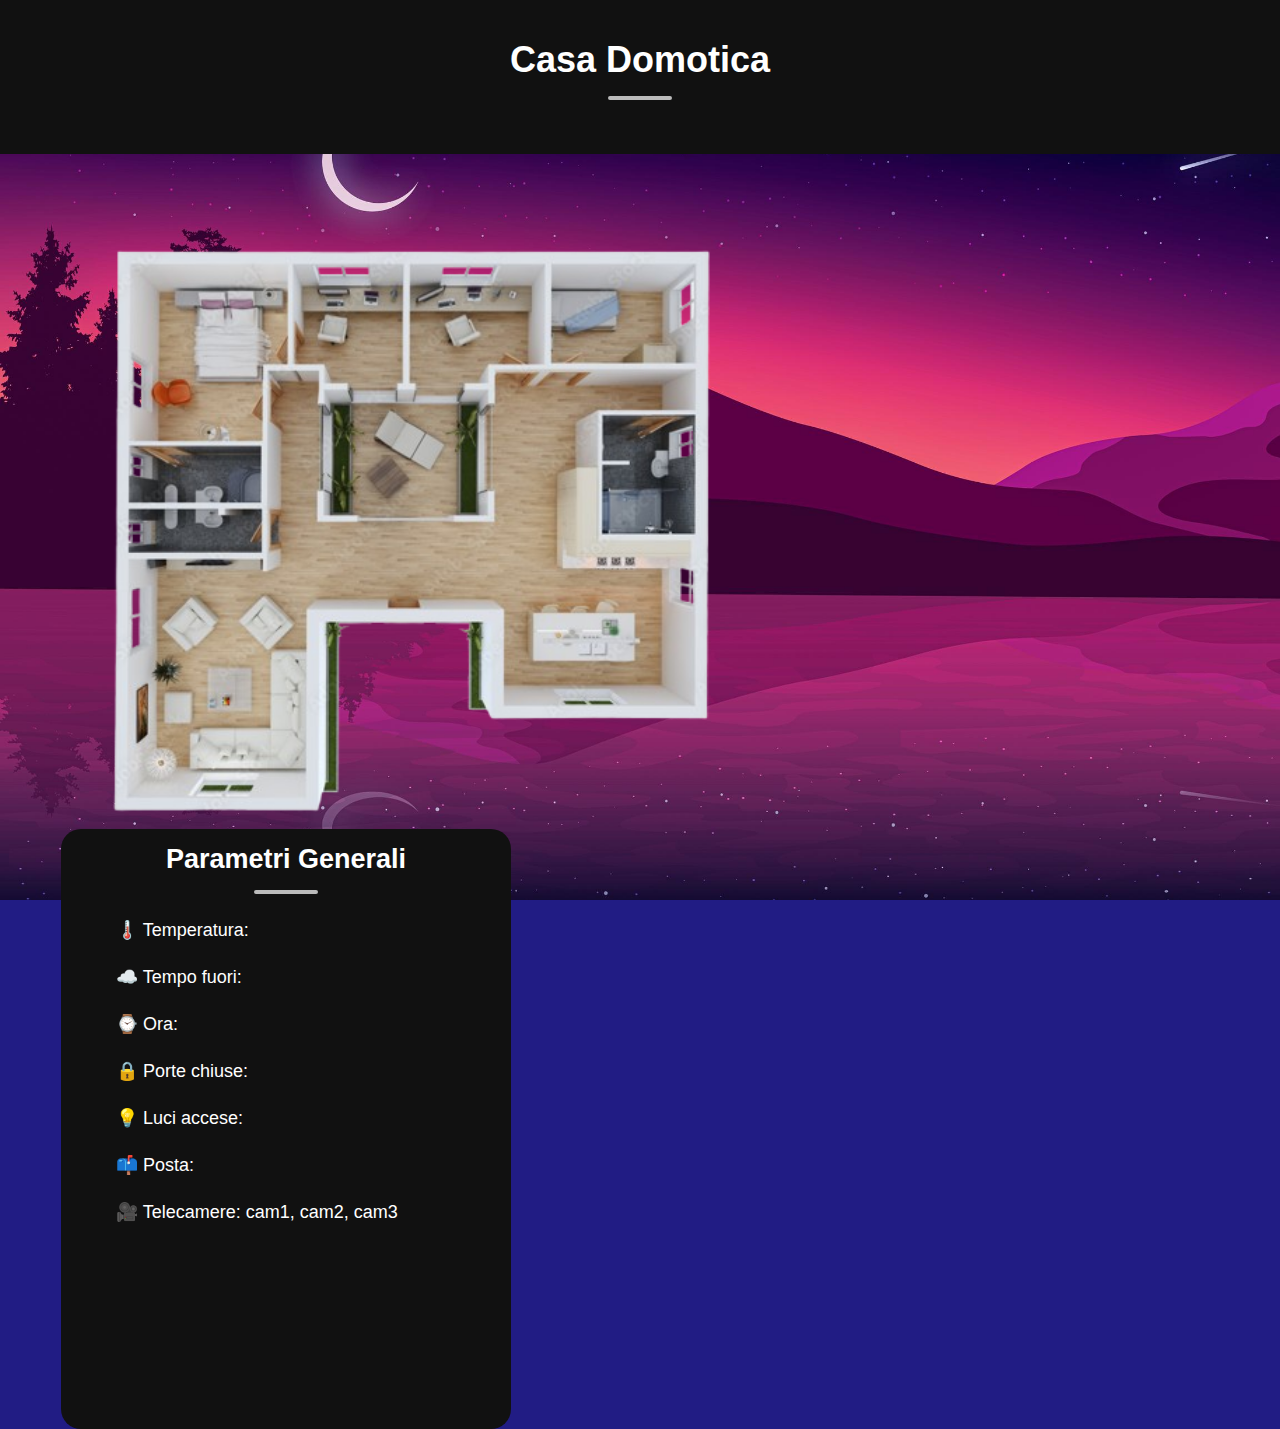
==== index.html @ 97a5237b "Home page adjusted" ====
<!DOCTYPE html>
<html lang="en">
<head>
    <meta charset="UTF-8">
    <meta name="viewport" content="width=device-width, initial-scale=1.0">
    <title>Casa </title>
    <meta name="author" content="Cociug Raul, Gabriel Madiotto">
    <meta name="description" content="Progetto su una casa domotica, con interfaccia e la rete di quest'ultima. Questo progetto è l'insieme le conoscenze di Cisco Packet Tracer, HTML, CSS e JavaScript (con l'uilizzo anche di ThreeJS).">
    <meta name="keywords" content="HTML, CSS, JavaScript, ThreeJS, Cisco Packet Tracer, Casa Domotica">
    <link rel="stylesheet" href="style.css">
    <link rel="icon" href="favicon.ico" type="image/x-icon">
</head>
<body class="evening">
    <header>
        <div class="titolo">
            <h1>Casa Domotica<hr></h1>
        </div>
    </header>
    <main>
        <div class="casa">
            <img src="img/casa dall'alto.png" alt="Casa dall'alto" usemap="#house" id="casa-img">

            <map name="house">
                <area target="_blank" class="shape" id="Camera" title="Camera Matrimoniale" href="Stanze/matrimoniale.html" coords="52,48,171,183" shape="rect">
                <area target="_blank" class="shape" id="Bagno" title="Bagno" href="Stanze/bagnoMat.html" coords="55,184,152,224" shape="rect">
                <area target="_blank" class="shape" id="Bagno" title="Bagno" href="Stanze/bagno.html" coords="56,227,156,264" shape="rect">
                <area target="_blank" class="shape" id="Soggiorno" title="Soggiorno" href="Stanze/soggiorno.html" coords="56,265,182,432" shape="rect">
                <area target="_blank" class="shape" id="Ufficio" title="Ufficio" href="Stanze/studio1.html" coords="174,53,251,143" shape="rect">
                <area target="_blank" class="shape" id="Ufficio" title="Ufficio" href="Stanze/studio2.html" coords="257,55,351,148" shape="rect">
                <area target="_blank" class="shape" id="Relax" title="Relax" href="Stanze/relax.html" coords="197,150,305,233" shape="rect">
                <area target="_blank" class="shape" id="Camera da letto" title="Camera da letto" href="Stanze/camera.html" coords="358,54,456,138" shape="rect">
                <area target="_blank" class="shape" id="Bagno" title="Bagno" href="Stanze/bagno.html" coords="388,161,463,251" shape="rect">
                <area target="_blank" class="shape" id="Cucina" title="Cucina" href="Stanze/cucina.html" coords="461,370,321,255" shape="rect">
            </map>
        </div>

        <div class="div-param">
            <div class="parameters">
                <h2>Parametri Generali</h2>
                <hr>
                <ul>
                    <li id="temp">🌡️ Temperatura: </li>
                    <li id="weather">☁️ Tempo fuori: </li>
                    <li id="ora">⌚ Ora: </li>
                    <li id="porte">🔒 Porte chiuse: </li>
                    <li id="luci">💡 Luci accese: </li>
                    <li id="posta">📫 Posta: </li>
                    <li id="telecamere">🎥 Telecamere: cam1, cam2, cam3</li>
                </ul>
            </div>
        </div>
    </main>
    <script src="sheet.js"></script>
</body>
</html>
---- style.css ----
html {
    cursor: url(''), auto;
    scrollbar-width: none;
    scroll-behavior: smooth;
}

.morning {
    background-image: url(img/morning.jpg);
    --bg-body: #85e1ff;

    --bg-titolo: #333;
    --color-titolo: #fff;
    --color-hr-titolo: #fff;

    --bg-parameters: var(--bg-titolo);
    --color-parameters: #fff;
    --color-hr-parameters: ;

    --bg-select: #F5ECE0;
    --color-select: #222;
}
.sunset {
    background-image: url(img/sunset.jpg);

    --bg-titolo: #333;
    --color-titolo: #fff;
    --color-hr-titolo: #fff;

    --bg-parameters: var(--bg-titolo);
    --color-parameters: #fff;
    --color-hr-parameters: ;

    --bg-select: #F5ECE0;
    --color-select: #222;
}
.evening {
    background-image: url(img/evening.jpg);
    --bg-body: #211C84;

    --bg-titolo: #111;
    --color-titolo: #FFF;
    --color-hr-titolo: #BBB;

    --bg-parameters: var(--bg-titolo);
    --color-parameters: #fff;
    --color-hr-parameters: ;

    --bg-select: #F5ECE0;
    --color-select: #222;
}
body {
    height: 100vh;
    margin: 0;
    font-size: 18px;
    font-family: Arial, Helvetica, sans-serif;
    background-color: var(--bg-body);
    background-repeat: no-repeat;
    background-size: cover;
}


* {
    margin: 0;
}
*::selection {
    background-color: var(--bg-select);
    color: var(--color-select);
}


.titolo {
    background-color: var(--bg-titolo);
    color: var(--color-titolo);
    height: 17.1dvh;
    min-height: 80px;
    box-sizing: border-box;
    display: grid;
    justify-content: center;
    align-content: center;
}
hr {
    width: 60px;
    border: 2px solid var(--color-hr-titolo);
    border-radius: 20px;
    margin: 15px auto;
}


main {
    height: 66.4dvh;
    display: flex;
    flex-wrap: wrap;
    justify-items: center;
    align-items: center;
    padding: 75px 50px;
}
.casa {
    width: 60%;
    min-width: 720px;
    height: 600px;
    display: grid;
    justify-content: center;
    align-content: center;
}
img#casa-img {
    transform: scale(1.4);
}
.div-param {
    display: grid;
    justify-content: center;
    align-content: center;
    width: 40%;
    height: 600px;
    color: var(--color-parameters);
}
.parameters {
    background-color: var(--bg-parameters);
    border-radius: 20px;
    padding: 15px;
    box-sizing: border-box;
    width: 450px;
    height: 600px;
}
.parameters h2 {
    text-align: center;
}
.parameters li {
    list-style-type: none;
    margin: 25px 0;
}
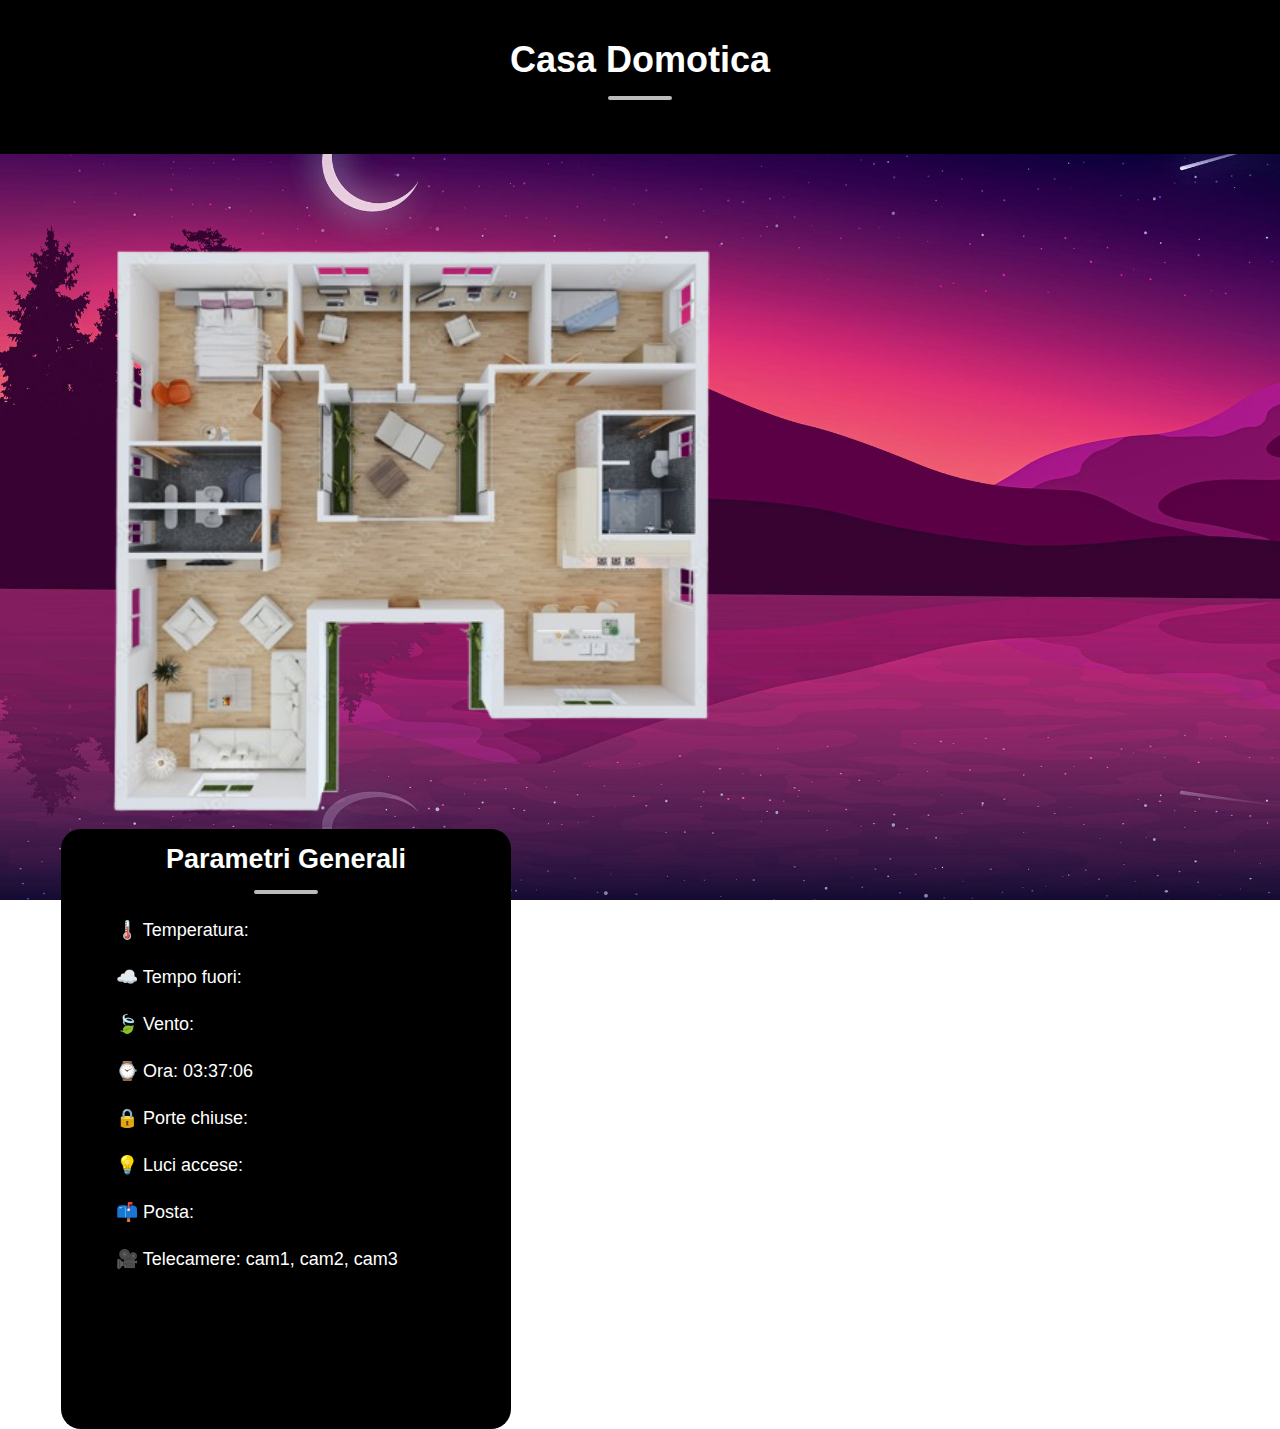
==== commit 7c9a3f94: "Parameters Adjusted" ====
--- a/index.html
+++ b/index.html
@@ -3,14 +3,14 @@
 <head>
     <meta charset="UTF-8">
     <meta name="viewport" content="width=device-width, initial-scale=1.0">
-    <title>Casa </title>
+    <title>Casa Domotica</title>
     <meta name="author" content="Cociug Raul, Gabriel Madiotto">
     <meta name="description" content="Progetto su una casa domotica, con interfaccia e la rete di quest'ultima. Questo progetto è l'insieme le conoscenze di Cisco Packet Tracer, HTML, CSS e JavaScript (con l'uilizzo anche di ThreeJS).">
     <meta name="keywords" content="HTML, CSS, JavaScript, ThreeJS, Cisco Packet Tracer, Casa Domotica">
     <link rel="stylesheet" href="style.css">
     <link rel="icon" href="favicon.ico" type="image/x-icon">
 </head>
-<body class="evening">
+<body class="morning">
     <header>
         <div class="titolo">
             <h1>Casa Domotica<hr></h1>
@@ -41,7 +41,8 @@
                 <ul>
                     <li id="temp">🌡️ Temperatura: </li>
                     <li id="weather">☁️ Tempo fuori: </li>
-                    <li id="ora">⌚ Ora: </li>
+                    <li id="vento">🍃 Vento: </li>
+                    <li id="date">⌚ Ora: </li>
                     <li id="porte">🔒 Porte chiuse: </li>
                     <li id="luci">💡 Luci accese: </li>
                     <li id="posta">📫 Posta: </li>
--- a/style.css
+++ b/style.css
@@ -6,7 +6,7 @@
 
 .morning {
     background-image: url(img/morning.jpg);
-    --bg-body: #85e1ff;
+    /*--bg-body: #85e1ff;*/
 
     --bg-titolo: #333;
     --color-titolo: #fff;
@@ -35,9 +35,9 @@
 }
 .evening {
     background-image: url(img/evening.jpg);
-    --bg-body: #211C84;
+    /*--bg-body: #211C84;*/
 
-    --bg-titolo: #111;
+    --bg-titolo: #000;
     --color-titolo: #FFF;
     --color-hr-titolo: #BBB;
 
@@ -104,6 +104,8 @@
 }
 img#casa-img {
     transform: scale(1.4);
+    user-select: none;
+    -webkit-user-drag: none;
 }
 .div-param {
     display: grid;
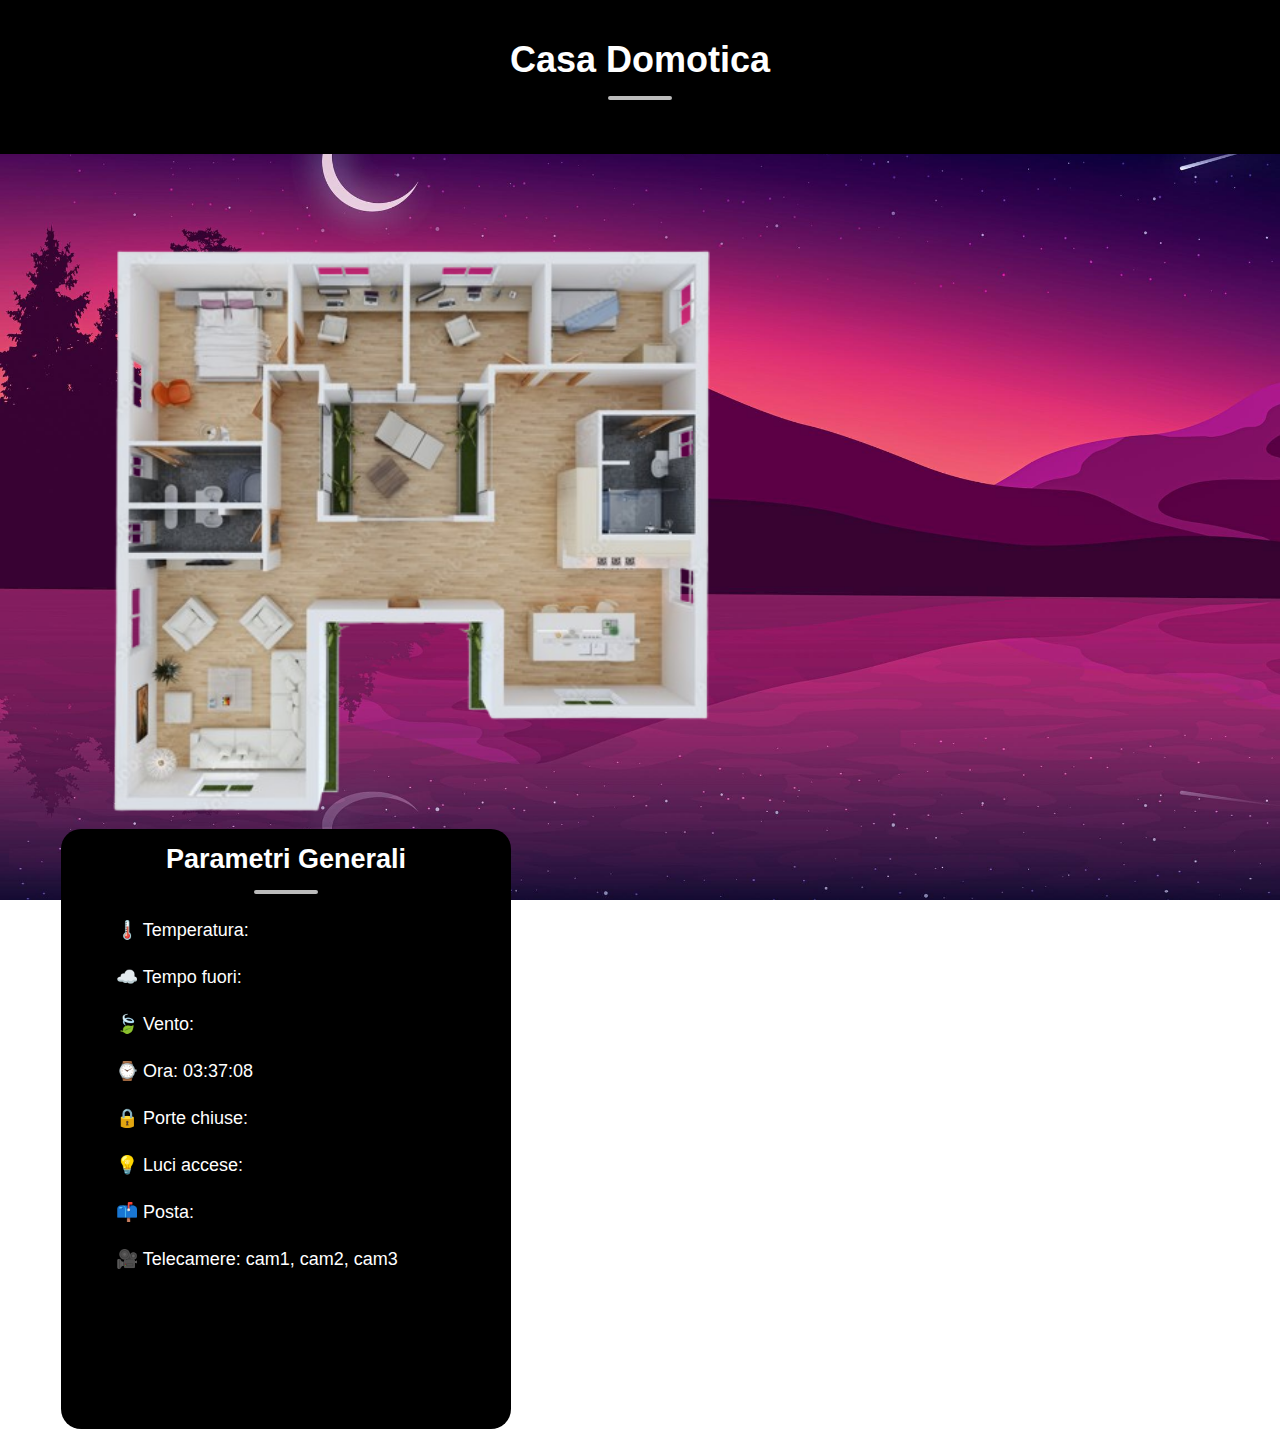
==== commit 7297c67b: "Add files via upload" ====
--- a/index.html
+++ b/index.html
@@ -22,14 +22,14 @@
 
             <map name="house">
                 <area target="_blank" class="shape" id="Camera" title="Camera Matrimoniale" href="Stanze/matrimoniale.html" coords="52,48,171,183" shape="rect">
-                <area target="_blank" class="shape" id="Bagno" title="Bagno" href="Stanze/bagnoMat.html" coords="55,184,152,224" shape="rect">
+                <area target="_blank" class="shape" id="Bagno Mat" title="Bagno Matrimoniale" href="Stanze/bagno matrimoniale.html" coords="55,184,152,224" shape="rect">
                 <area target="_blank" class="shape" id="Bagno" title="Bagno" href="Stanze/bagno.html" coords="56,227,156,264" shape="rect">
                 <area target="_blank" class="shape" id="Soggiorno" title="Soggiorno" href="Stanze/soggiorno.html" coords="56,265,182,432" shape="rect">
-                <area target="_blank" class="shape" id="Ufficio" title="Ufficio" href="Stanze/studio1.html" coords="174,53,251,143" shape="rect">
-                <area target="_blank" class="shape" id="Ufficio" title="Ufficio" href="Stanze/studio2.html" coords="257,55,351,148" shape="rect">
+                <area target="_blank" class="shape" id="Studio 1" title="Studio 1" href="Stanze/studio1.html" coords="174,53,251,143" shape="rect">
+                <area target="_blank" class="shape" id="Studio 2" title="Studio 2" href="Stanze/studio2.html" coords="257,55,351,148" shape="rect">
                 <area target="_blank" class="shape" id="Relax" title="Relax" href="Stanze/relax.html" coords="197,150,305,233" shape="rect">
                 <area target="_blank" class="shape" id="Camera da letto" title="Camera da letto" href="Stanze/camera.html" coords="358,54,456,138" shape="rect">
-                <area target="_blank" class="shape" id="Bagno" title="Bagno" href="Stanze/bagno.html" coords="388,161,463,251" shape="rect">
+                <area target="_blank" class="shape" id="Bagno Grande" title="Bagno Grande" href="Stanze/bagno grande.html" coords="388,161,463,251" shape="rect">
                 <area target="_blank" class="shape" id="Cucina" title="Cucina" href="Stanze/cucina.html" coords="461,370,321,255" shape="rect">
             </map>
         </div>
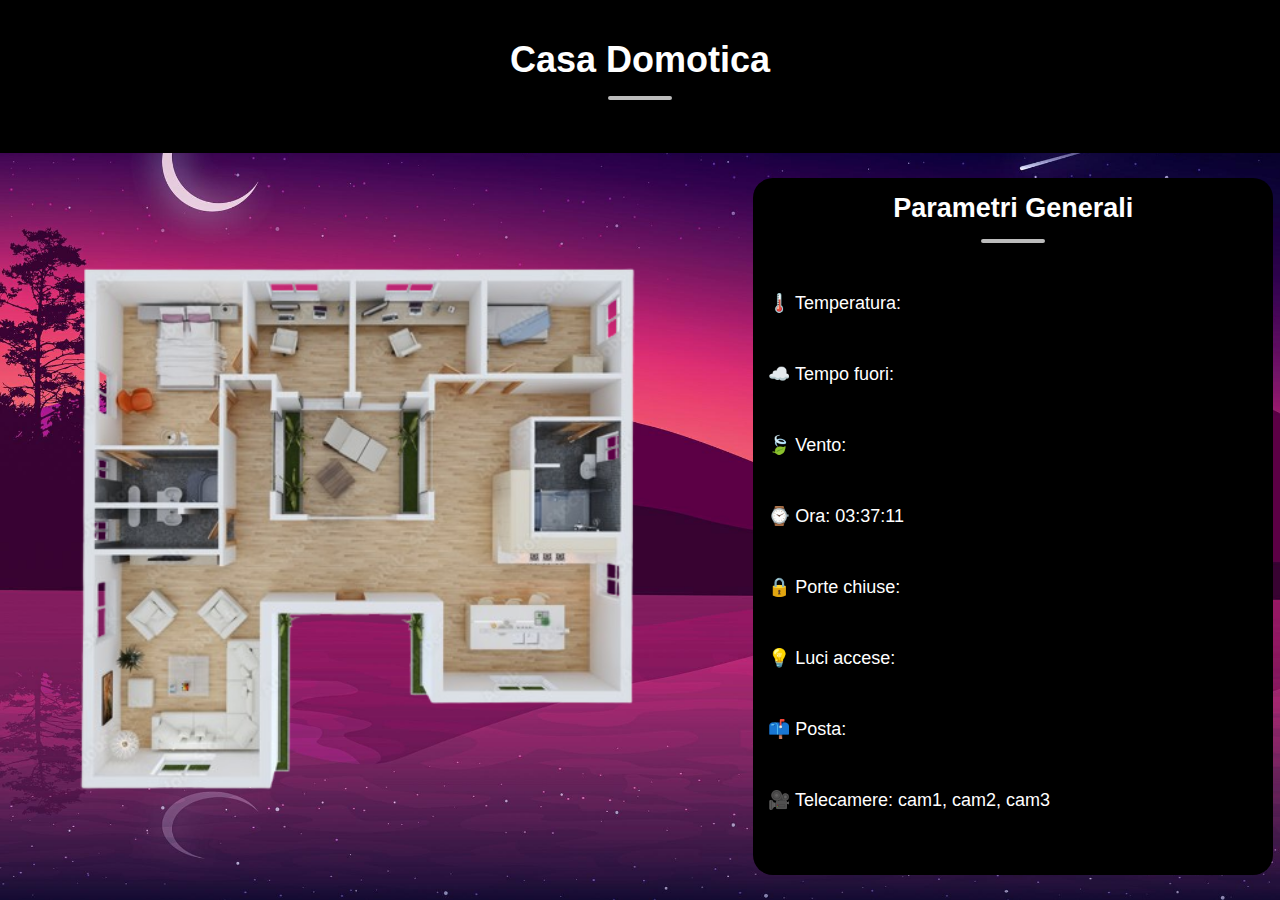
==== commit c7c3b6dd: "layout and css adjusted" ====
--- a/index.html
+++ b/index.html
@@ -1,56 +1,54 @@
 <!DOCTYPE html>
-<html lang="en">
+<html lang="it">
 <head>
     <meta charset="UTF-8">
     <meta name="viewport" content="width=device-width, initial-scale=1.0">
-    <title>Casa Domotica</title>
     <meta name="author" content="Cociug Raul, Gabriel Madiotto">
     <meta name="description" content="Progetto su una casa domotica, con interfaccia e la rete di quest'ultima. Questo progetto è l'insieme le conoscenze di Cisco Packet Tracer, HTML, CSS e JavaScript (con l'uilizzo anche di ThreeJS).">
     <meta name="keywords" content="HTML, CSS, JavaScript, ThreeJS, Cisco Packet Tracer, Casa Domotica">
+    <title>Casa Domotica</title>
+    <meta http-equiv="refresh" content="40">
+    <base href="index.html">
+
     <link rel="stylesheet" href="style.css">
     <link rel="icon" href="favicon.ico" type="image/x-icon">
 </head>
 <body class="morning">
-    <header>
-        <div class="titolo">
+        <header>
             <h1>Casa Domotica<hr></h1>
-        </div>
-    </header>
+        </header>
     <main>
-        <div class="casa">
-            <img src="img/casa dall'alto.png" alt="Casa dall'alto" usemap="#house" id="casa-img">
+        <img src="img/casa dall'alto.png" alt="Casa dall'alto" usemap="#house" id="casa-img">
 
-            <map name="house">
-                <area target="_blank" class="shape" id="Camera" title="Camera Matrimoniale" href="Stanze/matrimoniale.html" coords="52,48,171,183" shape="rect">
-                <area target="_blank" class="shape" id="Bagno Mat" title="Bagno Matrimoniale" href="Stanze/bagno matrimoniale.html" coords="55,184,152,224" shape="rect">
-                <area target="_blank" class="shape" id="Bagno" title="Bagno" href="Stanze/bagno.html" coords="56,227,156,264" shape="rect">
-                <area target="_blank" class="shape" id="Soggiorno" title="Soggiorno" href="Stanze/soggiorno.html" coords="56,265,182,432" shape="rect">
-                <area target="_blank" class="shape" id="Studio 1" title="Studio 1" href="Stanze/studio1.html" coords="174,53,251,143" shape="rect">
-                <area target="_blank" class="shape" id="Studio 2" title="Studio 2" href="Stanze/studio2.html" coords="257,55,351,148" shape="rect">
-                <area target="_blank" class="shape" id="Relax" title="Relax" href="Stanze/relax.html" coords="197,150,305,233" shape="rect">
-                <area target="_blank" class="shape" id="Camera da letto" title="Camera da letto" href="Stanze/camera.html" coords="358,54,456,138" shape="rect">
-                <area target="_blank" class="shape" id="Bagno Grande" title="Bagno Grande" href="Stanze/bagno grande.html" coords="388,161,463,251" shape="rect">
-                <area target="_blank" class="shape" id="Cucina" title="Cucina" href="Stanze/cucina.html" coords="461,370,321,255" shape="rect">
-            </map>
-        </div>
-
-        <div class="div-param">
-            <div class="parameters">
-                <h2>Parametri Generali</h2>
-                <hr>
-                <ul>
-                    <li id="temp">🌡️ Temperatura: </li>
-                    <li id="weather">☁️ Tempo fuori: </li>
-                    <li id="vento">🍃 Vento: </li>
-                    <li id="date">⌚ Ora: </li>
-                    <li id="porte">🔒 Porte chiuse: </li>
-                    <li id="luci">💡 Luci accese: </li>
-                    <li id="posta">📫 Posta: </li>
-                    <li id="telecamere">🎥 Telecamere: cam1, cam2, cam3</li>
-                </ul>
-            </div>
+        <div class="parameters">
+            <h2>Parametri Generali</h2>
+            <hr>
+            <ul>
+                <li id="temp">🌡️ Temperatura: </li>
+                <li id="weather">☁️ Tempo fuori: </li>
+                <li id="vento">🍃 Vento: </li>
+                <li id="date">⌚ Ora: </li>
+                <li id="porte">🔒 Porte chiuse: </li>
+                <li id="luci">💡 Luci accese: </li>
+                <li id="posta">📫 Posta: </li>
+                <li id="telecamere">🎥 Telecamere: cam1, cam2, cam3</li>
+            </ul>
         </div>
     </main>
+    
+    <map name="house">
+        <area class="shape" id="Camera" title="Camera Matrimoniale" href="Stanze/matrimoniale.html" coords="52,48,171,183" shape="rect">
+        <area class="shape" id="Bagno Mat" title="Bagno Matrimoniale" href="Stanze/bagno matrimoniale.html" coords="55,184,152,224" shape="rect">
+        <area class="shape" id="Bagno" title="Bagno" href="Stanze/bagno.html" coords="56,227,156,264" shape="rect">
+        <area class="shape" id="Soggiorno" title="Soggiorno" href="Stanze/soggiorno.html" coords="56,265,182,432" shape="rect">
+        <area class="shape" id="Studio 1" title="Studio 1" href="Stanze/studio1.html" coords="174,53,251,143" shape="rect">
+        <area class="shape" id="Studio 2" title="Studio 2" href="Stanze/studio2.html" coords="257,55,351,148" shape="rect">
+        <area class="shape" id="Relax" title="Relax" href="Stanze/relax.html" coords="197,150,305,233" shape="rect">
+        <area class="shape" id="Camera da letto" title="Camera da letto" href="Stanze/camera.html" coords="358,54,456,138" shape="rect">
+        <area class="shape" id="Bagno Grande" title="Bagno Grande" href="Stanze/bagno grande.html" coords="388,161,463,251" shape="rect">
+        <area class="shape" id="Cucina" title="Cucina" href="Stanze/cucina.html" coords="461,370,321,255" shape="rect">
+    </map>
+
     <script src="sheet.js"></script>
 </body>
 </html>--- a/style.css
+++ b/style.css
@@ -1,9 +1,42 @@
+@media screen and (max-width: 768px) {
+    main {
+        padding: 50px 0 !important;
+        justify-content: center;
+    }
+}
+@media screen and (max-width: 992px) {  /* Phones */
+    
+}
+@media screen and (max-width: 1200px) { /* Tablets */
+    
+}
+@media screen and (max-width: 1400px) {
+    
+}
+@media screen and (min-width: 1401px) {
+    
+}
+
+
+
 html {
-    cursor: url(''), auto;
+    cursor: url('img/cursor.cur'), auto;
     scrollbar-width: none;
     scroll-behavior: smooth;
 }
 
+/* TUTTI GLI ELEMENTI */
+* {
+    margin: 0;
+    padding: 0;
+}
+/* SELEZIONE PERSONALIZZATA */
+*::selection {
+    background-color: var(--bg-select);
+    color: var(--color-select);
+}
+
+/* CLASSI PER IL BODY (STYLE DINAMICO) */
 .morning {
     background-image: url(img/morning.jpg);
     /*--bg-body: #85e1ff;*/
@@ -49,30 +82,22 @@
     --color-select: #222;
 }
 body {
-    height: 100vh;
     margin: 0;
     font-size: 18px;
     font-family: Arial, Helvetica, sans-serif;
     background-color: var(--bg-body);
-    background-repeat: no-repeat;
     background-size: cover;
+    background-attachment: fixed;
+    background-position: center;
 }
+/* FINE BODY DINAMICO */
 
-
-* {
-    margin: 0;
-}
-*::selection {
-    background-color: var(--bg-select);
-    color: var(--color-select);
-}
-
-
-.titolo {
+/* HEADER */
+header {
     background-color: var(--bg-titolo);
     color: var(--color-titolo);
-    height: 17.1dvh;
-    min-height: 80px;
+    height: 17vh;
+    min-height: 100px;
     box-sizing: border-box;
     display: grid;
     justify-content: center;
@@ -85,48 +110,44 @@
     margin: 15px auto;
 }
 
-
+/* DIV CASA E CARTA PER PARAMETRI */
 main {
-    height: 66.4dvh;
-    display: flex;
-    flex-wrap: wrap;
+    height: fit-content;
+    min-height: 83vh;
+    display: grid;
+    grid-template-columns: 2fr 1.5fr;       /* AGGIUNGERE MEDIA PER METTERE SOLO UNA COLONNA DOPO UN CERTO PUNTO*/
     justify-items: center;
     align-items: center;
-    padding: 75px 50px;
+    gap: 35px;
+    box-sizing: border-box;
 }
-.casa {
-    width: 60%;
-    min-width: 720px;
-    height: 600px;
-    display: grid;
-    justify-content: center;
-    align-content: center;
-}
+
+/* CASA */
 img#casa-img {
-    transform: scale(1.4);
+    transform: scale(1.3);
     user-select: none;
     -webkit-user-drag: none;
 }
-.div-param {
-    display: grid;
-    justify-content: center;
-    align-content: center;
-    width: 40%;
-    height: 600px;
-    color: var(--color-parameters);
+area {
+    cursor: url('img/pointer.cur'), auto;
 }
+/* FINE CASA */
+
+/* DIV PARAMETRI */
 .parameters {
-    background-color: var(--bg-parameters);
+    width: 100%;
+    max-width: 520px;
+    min-width: 300px;
     border-radius: 20px;
     padding: 15px;
+    background-color: var(--bg-parameters);
+    color: var(--color-parameters);
     box-sizing: border-box;
-    width: 450px;
-    height: 600px;
 }
 .parameters h2 {
     text-align: center;
 }
 .parameters li {
     list-style-type: none;
-    margin: 25px 0;
+    margin: 10% 0;
 }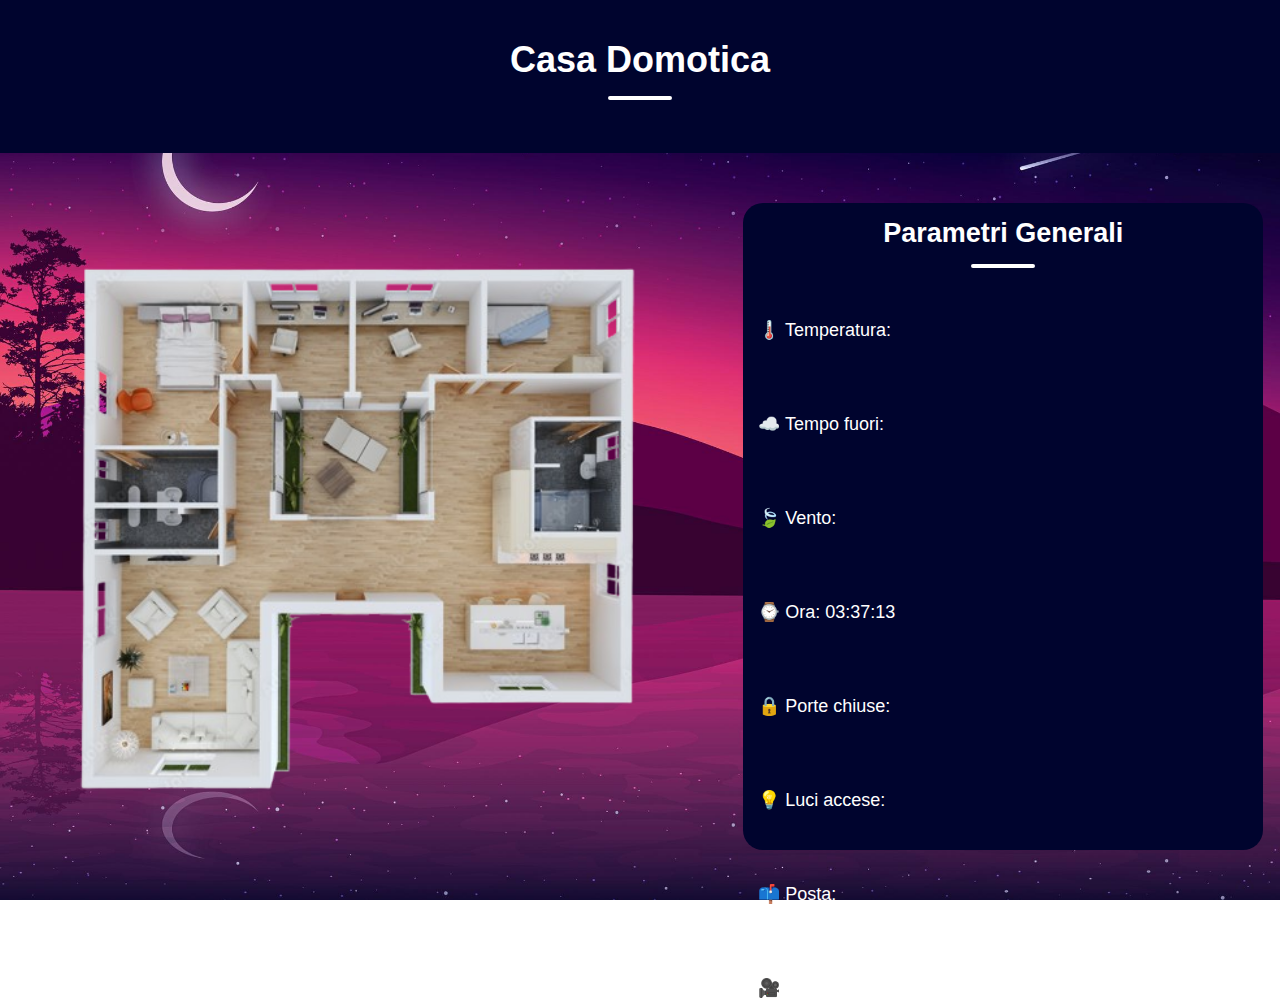
==== commit d664a387: "Add files via upload" ====
--- a/index.html
+++ b/index.html
@@ -13,6 +13,7 @@
     <link rel="stylesheet" href="style.css">
     <link rel="icon" href="favicon.ico" type="image/x-icon">
 </head>
+
 <body class="morning">
         <header>
             <h1>Casa Domotica<hr></h1>
@@ -27,7 +28,7 @@
                 <li id="temp">🌡️ Temperatura: </li>
                 <li id="weather">☁️ Tempo fuori: </li>
                 <li id="vento">🍃 Vento: </li>
-                <li id="date">⌚ Ora: </li>
+                <li>⌚ Ora: <span id="date"></span></li>
                 <li id="porte">🔒 Porte chiuse: </li>
                 <li id="luci">💡 Luci accese: </li>
                 <li id="posta">📫 Posta: </li>
--- a/style.css
+++ b/style.css
@@ -1,24 +1,3 @@
-@media screen and (max-width: 768px) {
-    main {
-        padding: 50px 0 !important;
-        justify-content: center;
-    }
-}
-@media screen and (max-width: 992px) {  /* Phones */
-    
-}
-@media screen and (max-width: 1200px) { /* Tablets */
-    
-}
-@media screen and (max-width: 1400px) {
-    
-}
-@media screen and (min-width: 1401px) {
-    
-}
-
-
-
 html {
     cursor: url('img/cursor.cur'), auto;
     scrollbar-width: none;
@@ -70,9 +49,9 @@
     background-image: url(img/evening.jpg);
     /*--bg-body: #211C84;*/
 
-    --bg-titolo: #000;
+    --bg-titolo: #00042e;
     --color-titolo: #FFF;
-    --color-hr-titolo: #BBB;
+    --color-hr-titolo: #FFF;
 
     --bg-parameters: var(--bg-titolo);
     --color-parameters: #fff;
@@ -112,13 +91,13 @@
 
 /* DIV CASA E CARTA PER PARAMETRI */
 main {
-    height: fit-content;
-    min-height: 83vh;
+    height: 83vh;
     display: grid;
     grid-template-columns: 2fr 1.5fr;       /* AGGIUNGERE MEDIA PER METTERE SOLO UNA COLONNA DOPO UN CERTO PUNTO*/
     justify-items: center;
     align-items: center;
     gap: 35px;
+    padding: 50px 0;
     box-sizing: border-box;
 }
 
@@ -138,8 +117,11 @@
     width: 100%;
     max-width: 520px;
     min-width: 300px;
+    height: 100%;
+    min-height: 400px;
     border-radius: 20px;
     padding: 15px;
+    margin-right: 20px;
     background-color: var(--bg-parameters);
     color: var(--color-parameters);
     box-sizing: border-box;
@@ -147,7 +129,45 @@
 .parameters h2 {
     text-align: center;
 }
+.parameters ul {
+    display: grid;
+    max-height: 20px;
+}
 .parameters li {
     list-style-type: none;
-    margin: 10% 0;
+    margin: 4vh 0;
+}
+
+@media screen and (max-width: 580px) {
+    img#casa-img {
+        transform: scale(0.8);
+    }
+}
+@media screen and (max-width: 768px) {
+    img#casa-img {
+        transform: scale(1.1);
+    }
+}
+@media screen and (max-width: 1050px) { /* Tablets */
+    main {
+        grid-template-columns: 1fr;
+        gap: 60px;
+    }
+    .parameters {
+        margin: 0;
+    }
+}
+@media screen and (max-height: 800px) {
+    img#casa-img {
+        transform: scale(1.1);
+    }
+}
+@media screen and (max-width: 1200px) { /* Tablets */
+    
+}
+@media screen and (max-width: 1400px) {
+    
+}
+@media screen and (min-width: 1401px) {
+    
 }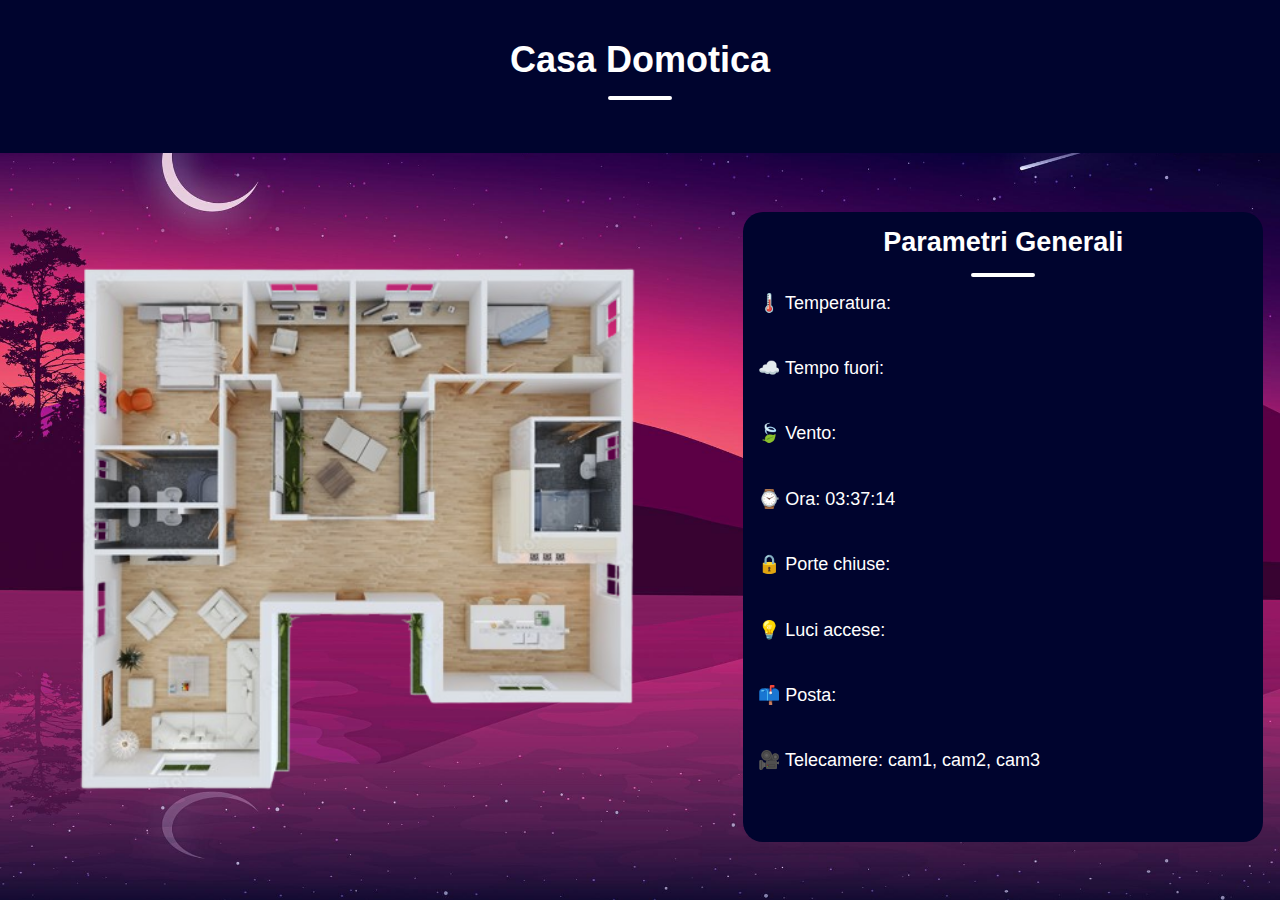
==== commit ceebe03d: "Add files via upload" ====
--- a/index.html
+++ b/index.html
@@ -15,9 +15,9 @@
 </head>
 
 <body class="morning">
-        <header>
-            <h1>Casa Domotica<hr></h1>
-        </header>
+    <header>
+        <h1>Casa Domotica<hr></h1>
+    </header>
     <main>
         <img src="img/casa dall'alto.png" alt="Casa dall'alto" usemap="#house" id="casa-img">
 
--- a/style.css
+++ b/style.css
@@ -27,6 +27,11 @@
     --bg-parameters: var(--bg-titolo);
     --color-parameters: #fff;
     --color-hr-parameters: ;
+
+    --bg-btn: #666;
+    --color-btn: #fff;
+    --bg-btn-reverse: #fff;
+    --color-btn-reverse: #000;
 
     --bg-select: #F5ECE0;
     --color-select: #222;
@@ -91,7 +96,8 @@
 
 /* DIV CASA E CARTA PER PARAMETRI */
 main {
-    height: 83vh;
+    height: fit-content;
+    min-height: 83dvh;
     display: grid;
     grid-template-columns: 2fr 1.5fr;       /* AGGIUNGERE MEDIA PER METTERE SOLO UNA COLONNA DOPO UN CERTO PUNTO*/
     justify-items: center;
@@ -116,8 +122,8 @@
 .parameters {
     width: 100%;
     max-width: 520px;
-    min-width: 300px;
-    height: 100%;
+    min-width: 370px;
+    height: 70vh;
     min-height: 400px;
     border-radius: 20px;
     padding: 15px;
@@ -130,13 +136,32 @@
     text-align: center;
 }
 .parameters ul {
-    display: grid;
-    max-height: 20px;
+    list-style-type: none;
+    display: flex;
+    justify-content: space-between;
+    flex-direction: column;
+    flex-grow: 1;
+    height: 80%;
+    box-sizing: border-box;
 }
-.parameters li {
-    list-style-type: none;
-    margin: 4vh 0;
+.parameters #btn {
+    text-decoration: none;
+    user-select: none;
+    border-width: 0;
+    border-radius: 7px;
+    background-color: var(--bg-btn);
+    color: var(--color-btn);
+    padding: 4px;
+    width: 135px;
+    margin: 0 auto;
+    transition: ease-out 0.3s;
 }
+#btn:hover {
+    background-color: var(--bg-btn-reverse);
+    color: var(--color-btn-reverse);
+    box-shadow: 6px 6px 10px #000;
+}
+
 
 @media screen and (max-width: 580px) {
     img#casa-img {
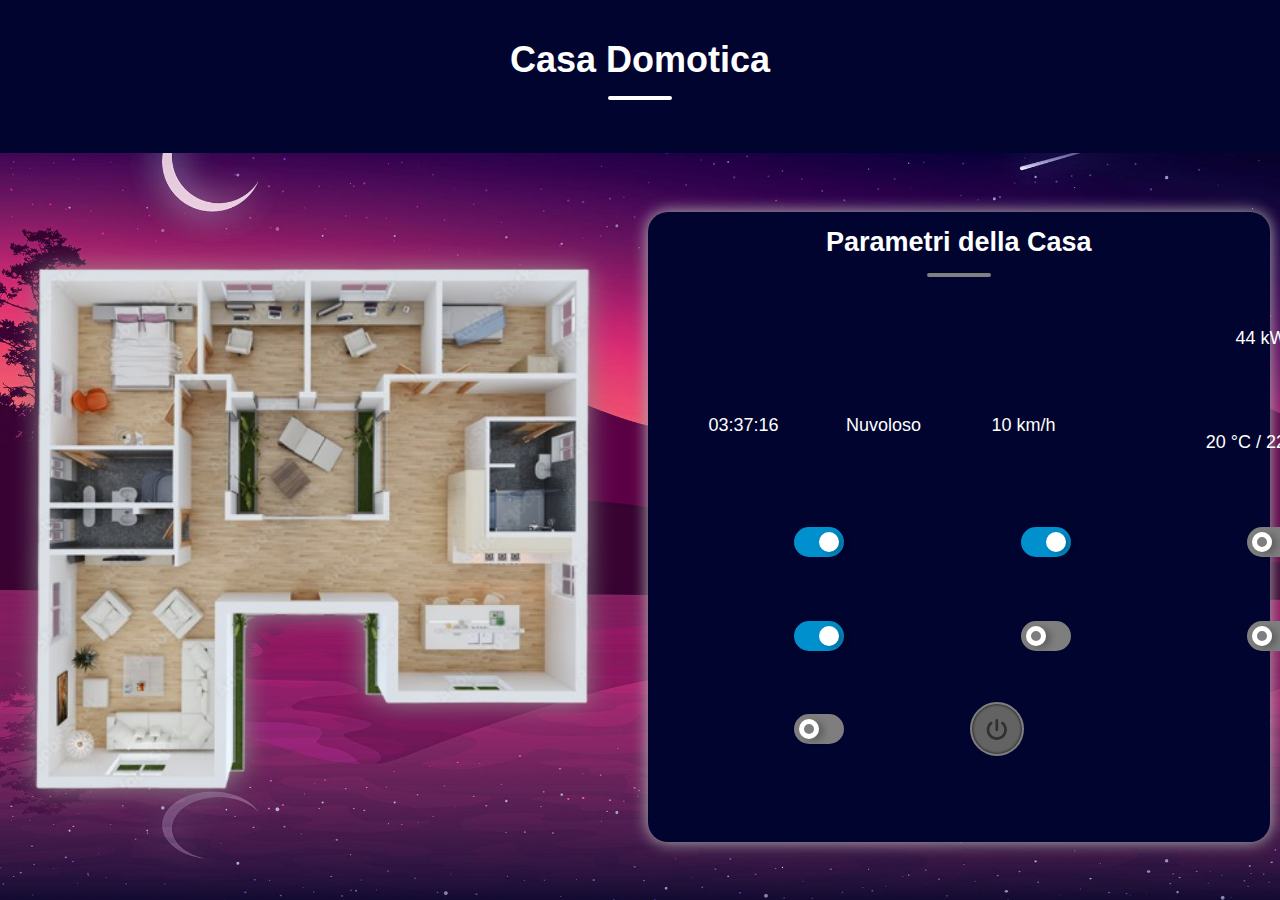
==== commit 58195564: "Add files via upload" ====
--- a/index.html
+++ b/index.html
@@ -11,10 +11,11 @@
     <base href="index.html">
 
     <link rel="stylesheet" href="style.css">
+    <link rel="stylesheet" href="buttons.css">
     <link rel="icon" href="favicon.ico" type="image/x-icon">
 </head>
 
-<body class="morning">
+<body class="theme">
     <header>
         <h1>Casa Domotica<hr></h1>
     </header>
@@ -22,18 +23,62 @@
         <img src="img/casa dall'alto.png" alt="Casa dall'alto" usemap="#house" id="casa-img">
 
         <div class="parameters">
-            <h2>Parametri Generali</h2>
+            <h2>Parametri della Casa</h2>
             <hr>
-            <ul>
-                <li id="temp">🌡️ Temperatura: </li>
-                <li id="weather">☁️ Tempo fuori: </li>
-                <li id="vento">🍃 Vento: </li>
-                <li>⌚ Ora: <span id="date"></span></li>
-                <li id="porte">🔒 Porte chiuse: </li>
-                <li id="luci">💡 Luci accese: </li>
-                <li id="posta">📫 Posta: </li>
-                <li id="telecamere">🎥 Telecamere: cam1, cam2, cam3</li>
-            </ul>
+            <div class="items">
+                <div class="item" id="ora">
+                    <img src="img/ora.png" alt="">
+                    <img src="img/nuvola.png" alt="">
+                    <img src="img/vento.png" alt="">
+                    <span id="date"></span>
+                    <span id="tempo">Nuvoloso</span>
+                    <span>10 km/h</span>
+                </div>
+                <div class="item" id="electricity"><img src="img/elettricità.png" alt=""><span>44 kW/h</span></div>
+                <div class="item" id="temperatura"><img src="img/temperatura.png" alt=""><span>20 °C / 22 °C</span></div>
+                <div class="item" id="lampadine"><img src="img/lampadina.png" alt="">
+                    <input type="checkbox" class="checkboxInput" id="check1" checked>
+                    <label for="check1" class="toggleSwitch"></label>
+                </div>
+                <div class="item" id="porte"><img src="img/lucchetto.png" alt="">
+                    <input type="checkbox" class="checkboxInput" id="check2" checked>
+                    <label for="check2" class="toggleSwitch"></label>
+                </div>
+                <div class="item" id="riscaldamento"><img src="img/termosifone.png" alt="">
+                    <input type="checkbox" class="checkboxInput" id="check3" >
+                    <label for="check3" class="toggleSwitch"></label>
+                </div>
+                <div class="item" id="irrigazione">
+                    <img src="img/irrigazione.png" alt="">
+                    <input type="checkbox" class="checkboxInput" id="check4" checked>
+                    <label for="check4" class="toggleSwitch"></label>
+                </div>
+                <div class="item" id="tapparelle">
+                    <img src="img/tapparelle.png" alt="">
+                    <input type="checkbox" class="checkboxInput" id="check5">
+                    <label for="check5" class="toggleSwitch"></label>
+                </div>
+                <div class="item" id="ventilazione">
+                    <img src="img/condizionatore.png" alt="">
+                    <input type="checkbox" class="checkboxInput" id="check6" >
+                    <label for="check6" class="toggleSwitch"></label>
+                </div>
+                <div class="item" id="rumba">
+                    <img src="img/rumba.png" alt="">
+                    <input type="checkbox" class="checkboxInput" id="check7">
+                    <label for="check7" class="toggleSwitch"></label>
+                </div>
+                <div class="item" id="spegni">
+                    <input id="checkbox" type="checkbox" />
+                        <label class="switch" for="checkbox">
+                        <svg xmlns="http://www.w3.org/2000/svg" viewBox="0 0 512 512" class="slider">
+                            <path
+                            d="M288 32c0-17.7-14.3-32-32-32s-32 14.3-32 32V256c0 17.7 14.3 32 32 32s32-14.3 32-32V32zM143.5 120.6c13.6-11.3 15.4-31.5 4.1-45.1s-31.5-15.4-45.1-4.1C49.7 115.4 16 181.8 16 256c0 132.5 107.5 240 240 240s240-107.5 240-240c0-74.2-33.8-140.6-86.6-184.6c-13.6-11.3-33.8-9.4-45.1 4.1s-9.4 33.8 4.1 45.1c38.9 32.3 63.5 81 63.5 135.4c0 97.2-78.8 176-176 176s-176-78.8-176-176c0-54.4 24.7-103.1 63.5-135.4z"
+                            ></path>
+                        </svg>
+                        </label>
+                </div>
+            </div>
         </div>
     </main>
     
--- a/style.css
+++ b/style.css
@@ -64,6 +64,29 @@
 
     --bg-select: #F5ECE0;
     --color-select: #222;
+}
+
+.theme {
+    --bg-body: #EEE;
+
+    --bg-titolo: #0090cd;
+    --color-titolo: #fff;
+    --color-hr-titolo: #fff;
+
+    --bg-parameters: #FAFAFA;
+    --color-parameters: #000;
+    --color-hr-parameters: #000;
+
+    --bg-item: var(--bg-body);
+    --bg-item-hover: #AAA;
+
+    --bg-btn: var(--bg-titolo);
+    --color-btn: #fff;
+    --bg-btn-reverse: #000;
+    --color-btn-reverse: #fff;
+
+    --bg-select: #BBB;
+    --color-select: #000;
 }
 body {
     margin: 0;
@@ -93,13 +116,16 @@
     border-radius: 20px;
     margin: 15px auto;
 }
+.parameters hr {
+    border: 2px solid var(--color-hr-parameters);
+}
 
 /* DIV CASA E CARTA PER PARAMETRI */
 main {
     height: fit-content;
     min-height: 83dvh;
     display: grid;
-    grid-template-columns: 2fr 1.5fr;       /* AGGIUNGERE MEDIA PER METTERE SOLO UNA COLONNA DOPO UN CERTO PUNTO*/
+    grid-template-columns: 1fr 1fr;
     justify-items: center;
     align-items: center;
     gap: 35px;
@@ -112,6 +138,7 @@
     transform: scale(1.3);
     user-select: none;
     -webkit-user-drag: none;
+    filter: drop-shadow(0 0 10px #888);
 }
 area {
     cursor: url('img/pointer.cur'), auto;
@@ -121,47 +148,80 @@
 /* DIV PARAMETRI */
 .parameters {
     width: 100%;
-    max-width: 520px;
-    min-width: 370px;
+    max-width: 700px;
+    min-width: 600px;
     height: 70vh;
-    min-height: 400px;
+    min-height: 600px;
     border-radius: 20px;
     padding: 15px;
     margin-right: 20px;
     background-color: var(--bg-parameters);
     color: var(--color-parameters);
     box-sizing: border-box;
+    box-shadow: 0 0 15px 1px #AAA;
 }
 .parameters h2 {
     text-align: center;
 }
-.parameters ul {
-    list-style-type: none;
+.items {
+    display: grid;
+    grid-template-columns: 1fr 1fr 1fr;
+    justify-items: center;
+    align-items: center;
+    height: 80%;
+    gap: 2%;
+}
+.item {
     display: flex;
-    justify-content: space-between;
-    flex-direction: column;
-    flex-grow: 1;
-    height: 80%;
-    box-sizing: border-box;
-}
-.parameters #btn {
+    justify-content: space-around;
+    align-items: center;
+    flex-wrap: wrap;
+
+    width: fit-content;
+    min-width: 215px;
+    height: fit-content;
+    min-height: 75px;
+    background-color: var(--bg-body);
+    border-radius: 10px;
+    padding: 10px;
+    box-sizing: border-box;
+    transition: ease-in-out 0.3s;
+}
+.item img {
+    width: 50px;
+    user-select: none;
+}
+.item:hover {
+    background-color: var(--bg-item-hover);
+}
+#ora {
+    display: grid;
+    grid-template-columns: 1fr 1fr 1fr;
+    justify-items: center;
+    width: 440px;
+    height: 180px;
+    grid-column: span 2;
+    grid-row: span 2;
+}
+#btn {
+    grid-column: span 3;
     text-decoration: none;
     user-select: none;
     border-width: 0;
     border-radius: 7px;
     background-color: var(--bg-btn);
     color: var(--color-btn);
-    padding: 4px;
-    width: 135px;
-    margin: 0 auto;
+    padding: 7px;
+    margin-top: 15px;
     transition: ease-out 0.3s;
+    box-sizing: border-box;
 }
 #btn:hover {
     background-color: var(--bg-btn-reverse);
-    color: var(--color-btn-reverse);
-    box-shadow: 6px 6px 10px #000;
-}
-
+}
+#spegni {
+    background-color: var(--bg-parameters);
+}
 
 @media screen and (max-width: 580px) {
     img#casa-img {
@@ -182,11 +242,6 @@
         margin: 0;
     }
 }
-@media screen and (max-height: 800px) {
-    img#casa-img {
-        transform: scale(1.1);
-    }
-}
 @media screen and (max-width: 1200px) { /* Tablets */
     
 }
--- a/buttons.css
+++ b/buttons.css
@@ -0,0 +1,81 @@
+/* From Uiverse.io by vinodjangid07 */ 
+/* To hide the checkbox */
+.checkboxInput {
+    display: none;
+}
+
+.toggleSwitch {
+display: flex;
+align-items: center;
+justify-content: center;
+position: relative;
+width: 50px;
+height: 30px;
+background-color: rgb(126, 126, 126);
+border-radius: 20px;
+cursor: pointer;
+transition-duration: .2s;
+}
+.toggleSwitch::after {
+content: "";
+position: absolute;
+height: 10px;
+width: 10px;
+left: 5px;
+background-color: transparent;
+border-radius: 50%;
+transition-duration: .2s;
+box-shadow: 5px 2px 7px rgba(8, 8, 8, 0.26);
+border: 5px solid white;
+}
+
+.checkboxInput:checked+.toggleSwitch::after {
+transform: translateX(100%);
+transition-duration: .2s;
+background-color: white;
+}
+.checkboxInput:checked+.toggleSwitch {
+    background-color: #0090cd;
+    transition-duration: .2s;
+}
+
+
+
+#checkbox {
+    display: none;
+}
+
+.switch {
+position: relative;
+width: 50px;
+height: 50px;
+background-color: rgb(99, 99, 99);
+border-radius: 50%;
+z-index: 1;
+cursor: pointer;
+display: flex;
+align-items: center;
+justify-content: center;
+border: 2px solid rgb(126, 126, 126);
+box-shadow: 0px 0px 3px rgb(2, 2, 2) inset;
+}
+.switch svg {
+width: 1.2em;
+}
+.switch svg path {
+fill: rgb(48, 48, 48);
+}
+#checkbox:checked + .switch {
+box-shadow: 0px 0px 1px #0090cd inset,
+    0px 0px 2px #0090cd inset, 0px 0px 10px #0090cd inset,
+    0px 0px 20px #0090cd, 0px 0px 20px #0090cd,
+    0px 0px 5px #0090cd;
+border: 2px solid rgb(255, 255, 255);
+background-color: #0090cd;
+}
+#checkbox:checked + .switch svg {
+filter: drop-shadow(0px 0px 5px rgb(151, 243, 255));
+}
+#checkbox:checked + .switch svg path {
+fill: rgb(255, 255, 255);
+}
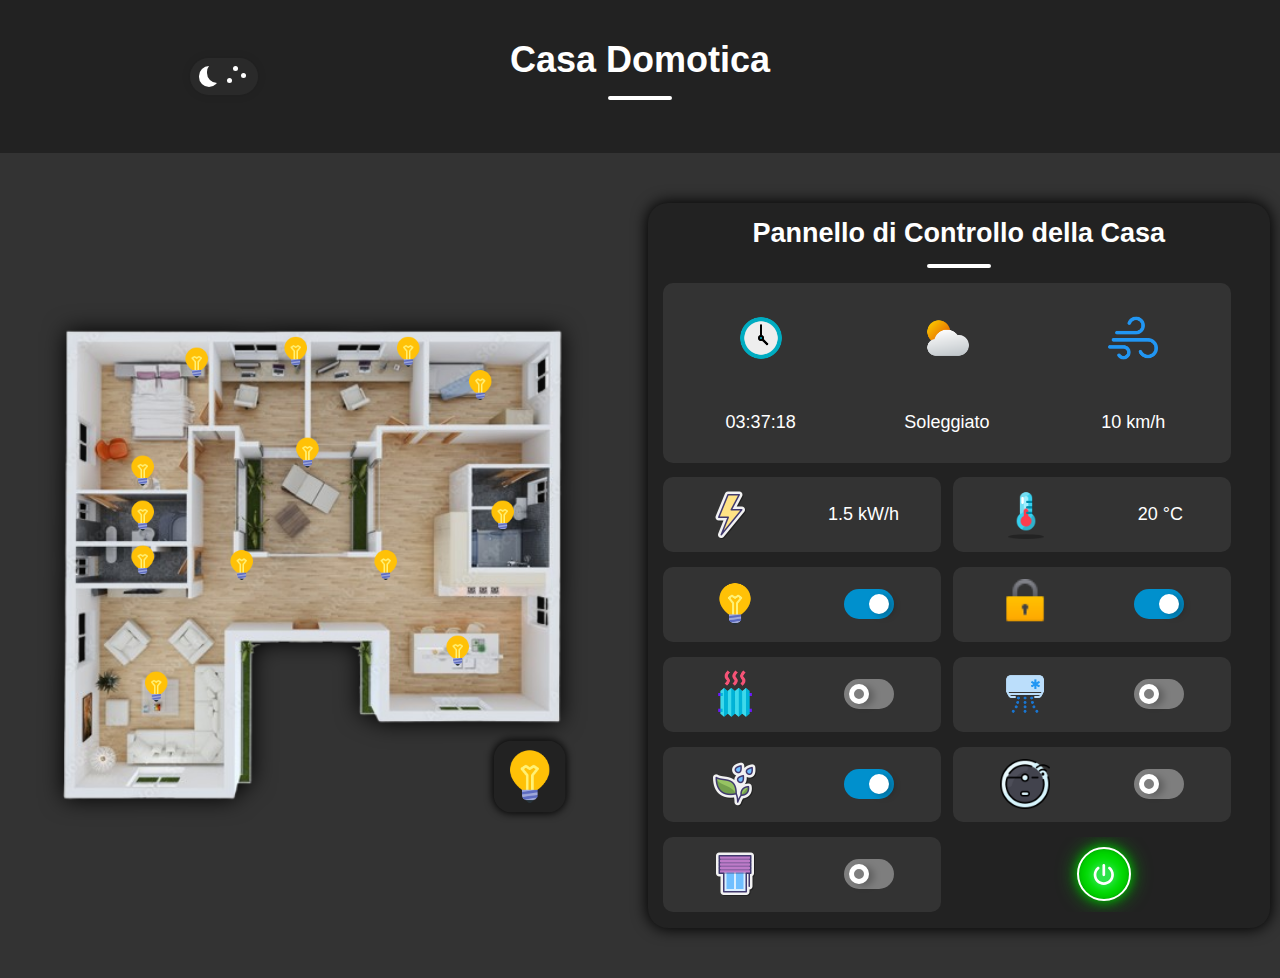
==== commit c84e0a3c: "Add files via upload" ====
--- a/index.html
+++ b/index.html
@@ -7,80 +7,118 @@
     <meta name="description" content="Progetto su una casa domotica, con interfaccia e la rete di quest'ultima. Questo progetto è l'insieme le conoscenze di Cisco Packet Tracer, HTML, CSS e JavaScript (con l'uilizzo anche di ThreeJS).">
     <meta name="keywords" content="HTML, CSS, JavaScript, ThreeJS, Cisco Packet Tracer, Casa Domotica">
     <title>Casa Domotica</title>
-    <meta http-equiv="refresh" content="40">
     <base href="index.html">
 
     <link rel="stylesheet" href="style.css">
+    <link rel="stylesheet" href="img-casa.css">
     <link rel="stylesheet" href="buttons.css">
+    
     <link rel="icon" href="favicon.ico" type="image/x-icon">
 </head>
 
-<body class="theme">
-    <header>
+<body class="theme-light">
+    <div class="header">
         <h1>Casa Domotica<hr></h1>
-    </header>
-    <main>
-        <img src="img/casa dall'alto.png" alt="Casa dall'alto" usemap="#house" id="casa-img">
+        <label class="switch1" style="grid-area: 1 / 3;">
+            <input id="checkbox1" type="checkbox" />
+            <span class="slider">
+                <div class="star star_1"></div>
+                <div class="star star_2"></div>
+                <div class="star star_3"></div>
+                <svg viewBox="0 0 16 16" class="cloud_1 cloud">
+                <path
+                    transform="matrix(.77976 0 0 .78395-299.99-418.63)"
+                    fill="#fff"
+                    d="m391.84 540.91c-.421-.329-.949-.524-1.523-.524-1.351 0-2.451 1.084-2.485 2.435-1.395.526-2.388 1.88-2.388 3.466 0 1.874 1.385 3.423 3.182 3.667v.034h12.73v-.006c1.775-.104 3.182-1.584 3.182-3.395 0-1.747-1.309-3.186-2.994-3.379.007-.106.011-.214.011-.322 0-2.707-2.271-4.901-5.072-4.901-2.073 0-3.856 1.202-4.643 2.925"
+                ></path>
+                </svg>
+            </span>
+        </label>
+    </div class="header">
+    <div class="main">
+        <div class="img-casa">
+            <div class="clear"></div>
+
+            <img src="img/casa dall'alto.png" alt="Casa dall'alto" usemap="#house" id="casa-img">
+            
+            <img src="img/lampadina.png" alt="" class="lamp" id="lamp-mat1">
+            <img src="img/lampadina.png" alt="" class="lamp" id="lamp-mat2">
+            <img src="img/lampadina.png" alt="" class="lamp" id="lamp-studi1">
+            <img src="img/lampadina.png" alt="" class="lamp" id="lamp-studi2">
+            <img src="img/lampadina.png" alt="" class="lamp" id="lamp-room">
+            <img src="img/lampadina.png" alt="" class="lamp" id="lamp-relax">
+            <img src="img/lampadina.png" alt="" class="lamp" id="lamp-bagno-mat">
+            <img src="img/lampadina.png" alt="" class="lamp" id="lamp-bagno">
+            <img src="img/lampadina.png" alt="" class="lamp" id="lamp-bagno-grande">
+            <img src="img/lampadina.png" alt="" class="lamp" id="lamp-corridoio1">
+            <img src="img/lampadina.png" alt="" class="lamp" id="lamp-corridoio2">
+            <img src="img/lampadina.png" alt="" class="lamp" id="lamp-soggiorno">
+            <img src="img/lampadina.png" alt="" class="lamp" id="lamp-cucina">
+            
+            <img src="img/lampadina.png" alt="" id="setting">
+        </div>
 
         <div class="parameters">
-            <h2>Parametri della Casa</h2>
+            <h2>Pannello di Controllo della Casa</h2>
             <hr>
             <div class="items">
-                <div class="item" id="ora">
+                <!-- Parametri -->
+                <div class="item" id="ora_tempo_vento">
                     <img src="img/ora.png" alt="">
-                    <img src="img/nuvola.png" alt="">
-                    <img src="img/vento.png" alt="">
+                    <img src="img/nuvola.png" alt="" title="Meteo fuori dalla casa">
+                    <img src="img/vento.png" alt="" title="Velocità vento fuori dalla casa">
                     <span id="date"></span>
-                    <span id="tempo">Nuvoloso</span>
-                    <span>10 km/h</span>
+                    <span id="meteo">Nuvoloso</span>
+                    <span id="vento"></span>
                 </div>
-                <div class="item" id="electricity"><img src="img/elettricità.png" alt=""><span>44 kW/h</span></div>
-                <div class="item" id="temperatura"><img src="img/temperatura.png" alt=""><span>20 °C / 22 °C</span></div>
-                <div class="item" id="lampadine"><img src="img/lampadina.png" alt="">
-                    <input type="checkbox" class="checkboxInput" id="check1" checked>
+                <div class="item" id="electricity"><img src="img/elettricità.png" alt=""><span>2 kW/h</span></div>
+                <div class="item" id="temperatura"><img src="img/temperatura.png" alt=""><span>22 °C</span></div>
+                <!-- Bottoni -->
+                <div class="item" id="lampadine" title="Apri / Chiudi tutte le luci"><img src="img/lampadina.png" alt="">
+                    <input type="checkbox" class="checkboxInput spegnibile" id="check1" checked="true">
                     <label for="check1" class="toggleSwitch"></label>
                 </div>
-                <div class="item" id="porte"><img src="img/lucchetto.png" alt="">
-                    <input type="checkbox" class="checkboxInput" id="check2" checked>
+                <div class="item" id="porte" title="Apri / Chiudi le porte"><img src="img/lucchetto.png" alt="">
+                    <input type="checkbox" class="checkboxInput" id="check2" checked="true">
                     <label for="check2" class="toggleSwitch"></label>
                 </div>
-                <div class="item" id="riscaldamento"><img src="img/termosifone.png" alt="">
-                    <input type="checkbox" class="checkboxInput" id="check3" >
+                <div class="item" id="riscaldamento" title="Apri / Chiudi il riscaldamento"><img src="img/termosifone.png" alt="">
+                    <input type="checkbox" class="checkboxInput spegnibile" id="check3" >
                     <label for="check3" class="toggleSwitch"></label>
                 </div>
-                <div class="item" id="irrigazione">
+                <div class="item" id="irrigazione" title="Apri / Chiudi gli annaffiatoi">
                     <img src="img/irrigazione.png" alt="">
-                    <input type="checkbox" class="checkboxInput" id="check4" checked>
+                    <input type="checkbox" class="checkboxInput spegnibile" id="check4" checked="true">
                     <label for="check4" class="toggleSwitch"></label>
                 </div>
-                <div class="item" id="tapparelle">
+                <div class="item" id="tapparelle" title="Apri / Chiudi le tapparelle">
                     <img src="img/tapparelle.png" alt="">
                     <input type="checkbox" class="checkboxInput" id="check5">
                     <label for="check5" class="toggleSwitch"></label>
                 </div>
-                <div class="item" id="ventilazione">
+                <div class="item" id="condizionatore" title="Apri / Chiudi il condizionatore">
                     <img src="img/condizionatore.png" alt="">
-                    <input type="checkbox" class="checkboxInput" id="check6" >
+                    <input type="checkbox" class="checkboxInput spegnibile" id="check6" >
                     <label for="check6" class="toggleSwitch"></label>
                 </div>
-                <div class="item" id="rumba">
+                <div class="item" id="roomba" title="Accendi / Spegni il Roomba">
                     <img src="img/rumba.png" alt="">
-                    <input type="checkbox" class="checkboxInput" id="check7">
+                    <input type="checkbox" class="checkboxInput spegnibile" id="check7">
                     <label for="check7" class="toggleSwitch"></label>
                 </div>
-                <div class="item" id="spegni">
-                    <input id="checkbox" type="checkbox" />
-                        <label class="switch" for="checkbox">
-                        <svg xmlns="http://www.w3.org/2000/svg" viewBox="0 0 512 512" class="slider">
+                <div class="item" id="spegni" title="Spegnimento completo della casa !!!">
+                    <input id="checkbox" type="checkbox" checked="true" />
+                    <label class="switch" for="checkbox">
+                        <svg xmlns="http://www.w3.org/2000/svg" viewBox="0 0 512 512" class="slider1">
                             <path
-                            d="M288 32c0-17.7-14.3-32-32-32s-32 14.3-32 32V256c0 17.7 14.3 32 32 32s32-14.3 32-32V32zM143.5 120.6c13.6-11.3 15.4-31.5 4.1-45.1s-31.5-15.4-45.1-4.1C49.7 115.4 16 181.8 16 256c0 132.5 107.5 240 240 240s240-107.5 240-240c0-74.2-33.8-140.6-86.6-184.6c-13.6-11.3-33.8-9.4-45.1 4.1s-9.4 33.8 4.1 45.1c38.9 32.3 63.5 81 63.5 135.4c0 97.2-78.8 176-176 176s-176-78.8-176-176c0-54.4 24.7-103.1 63.5-135.4z"
+                                d="M288 32c0-17.7-14.3-32-32-32s-32 14.3-32 32V256c0 17.7 14.3 32 32 32s32-14.3 32-32V32zM143.5 120.6c13.6-11.3 15.4-31.5 4.1-45.1s-31.5-15.4-45.1-4.1C49.7 115.4 16 181.8 16 256c0 132.5 107.5 240 240 240s240-107.5 240-240c0-74.2-33.8-140.6-86.6-184.6c-13.6-11.3-33.8-9.4-45.1 4.1s-9.4 33.8 4.1 45.1c38.9 32.3 63.5 81 63.5 135.4c0 97.2-78.8 176-176 176s-176-78.8-176-176c0-54.4 24.7-103.1 63.5-135.4z"
                             ></path>
                         </svg>
-                        </label>
+                    </label>
                 </div>
             </div>
         </div>
-    </main>
+    </div class="main">
     
     <map name="house">
         <area class="shape" id="Camera" title="Camera Matrimoniale" href="Stanze/matrimoniale.html" coords="52,48,171,183" shape="rect">
--- a/style.css
+++ b/style.css
@@ -15,58 +15,9 @@
     color: var(--color-select);
 }
 
+
 /* CLASSI PER IL BODY (STYLE DINAMICO) */
-.morning {
-    background-image: url(img/morning.jpg);
-    /*--bg-body: #85e1ff;*/
-
-    --bg-titolo: #333;
-    --color-titolo: #fff;
-    --color-hr-titolo: #fff;
-
-    --bg-parameters: var(--bg-titolo);
-    --color-parameters: #fff;
-    --color-hr-parameters: ;
-
-    --bg-btn: #666;
-    --color-btn: #fff;
-    --bg-btn-reverse: #fff;
-    --color-btn-reverse: #000;
-
-    --bg-select: #F5ECE0;
-    --color-select: #222;
-}
-.sunset {
-    background-image: url(img/sunset.jpg);
-
-    --bg-titolo: #333;
-    --color-titolo: #fff;
-    --color-hr-titolo: #fff;
-
-    --bg-parameters: var(--bg-titolo);
-    --color-parameters: #fff;
-    --color-hr-parameters: ;
-
-    --bg-select: #F5ECE0;
-    --color-select: #222;
-}
-.evening {
-    background-image: url(img/evening.jpg);
-    /*--bg-body: #211C84;*/
-
-    --bg-titolo: #00042e;
-    --color-titolo: #FFF;
-    --color-hr-titolo: #FFF;
-
-    --bg-parameters: var(--bg-titolo);
-    --color-parameters: #fff;
-    --color-hr-parameters: ;
-
-    --bg-select: #F5ECE0;
-    --color-select: #222;
-}
-
-.theme {
+.theme-light {
     --bg-body: #EEE;
 
     --bg-titolo: #0090cd;
@@ -76,6 +27,7 @@
     --bg-parameters: #FAFAFA;
     --color-parameters: #000;
     --color-hr-parameters: #000;
+    --shadow-parameters: #AAA;
 
     --bg-item: var(--bg-body);
     --bg-item-hover: #AAA;
@@ -85,7 +37,30 @@
     --bg-btn-reverse: #000;
     --color-btn-reverse: #fff;
 
-    --bg-select: #BBB;
+    --bg-select: #AAA;
+    --color-select: #000;
+}
+.theme-dark {
+    --bg-body: #333;
+
+    --bg-titolo: #222;
+    --color-titolo: #fff;
+    --color-hr-titolo: #fff;
+
+    --bg-parameters: var(--bg-titolo);
+    --color-parameters: #fff;
+    --color-hr-parameters: #fff;
+    --shadow-parameters: #000;
+
+    --bg-item: var(--bg-body);
+    --bg-item-hover: #555;
+
+    --bg-btn: var(--bg-item);
+    --color-btn: #fff;
+    --bg-btn-reverse: #000;
+    --color-btn-reverse: #fff;
+
+    --bg-select: #AAA;
     --color-select: #000;
 }
 body {
@@ -99,16 +74,23 @@
 }
 /* FINE BODY DINAMICO */
 
+
 /* HEADER */
-header {
+.header {
     background-color: var(--bg-titolo);
     color: var(--color-titolo);
-    height: 17vh;
+    height: 17dvh;
     min-height: 100px;
     box-sizing: border-box;
-    display: grid;
+    display: flex;
     justify-content: center;
-    align-content: center;
+    align-items: center;
+}
+.header h1 {
+    text-align: center;
+    padding-left: 68px;
+    position: relative;
+    min-width: 200px;
 }
 hr {
     width: 60px;
@@ -121,44 +103,44 @@
 }
 
 /* DIV CASA E CARTA PER PARAMETRI */
-main {
+.main {
     height: fit-content;
     min-height: 83dvh;
     display: grid;
     grid-template-columns: 1fr 1fr;
     justify-items: center;
-    align-items: center;
+    justify-content: center;
+    align-items: center;
+    align-content: center;
     gap: 35px;
     padding: 50px 0;
     box-sizing: border-box;
 }
 
-/* CASA */
+.img-casa {
+    position: relative;
+    display: inline-block;
+}
 img#casa-img {
     transform: scale(1.3);
     user-select: none;
     -webkit-user-drag: none;
-    filter: drop-shadow(0 0 10px #888);
-}
-area {
-    cursor: url('img/pointer.cur'), auto;
-}
-/* FINE CASA */
+    filter: drop-shadow(0 0 10px var(--shadow-parameters));
+}
 
 /* DIV PARAMETRI */
 .parameters {
     width: 100%;
     max-width: 700px;
-    min-width: 600px;
-    height: 70vh;
-    min-height: 600px;
+    height: fit-content;
+    min-height: 70vh;
     border-radius: 20px;
     padding: 15px;
     margin-right: 20px;
     background-color: var(--bg-parameters);
     color: var(--color-parameters);
     box-sizing: border-box;
-    box-shadow: 0 0 15px 1px #AAA;
+    box-shadow: 0 0 15px 1px var(--shadow-parameters);
 }
 .parameters h2 {
     text-align: center;
@@ -166,19 +148,23 @@
 .items {
     display: grid;
     grid-template-columns: 1fr 1fr 1fr;
+    grid-template-rows: repeat(6, 1fr);
     justify-items: center;
     align-items: center;
-    height: 80%;
+    height: fit-content;
+    min-height: 80%;
+
     gap: 2%;
 }
 .item {
     display: flex;
+    gap: 10px;
     justify-content: space-around;
     align-items: center;
     flex-wrap: wrap;
 
     width: fit-content;
-    min-width: 215px;
+    min-width: 100%;
     height: fit-content;
     min-height: 75px;
     background-color: var(--bg-body);
@@ -186,6 +172,7 @@
     padding: 10px;
     box-sizing: border-box;
     transition: ease-in-out 0.3s;
+    overflow: hidden;
 }
 .item img {
     width: 50px;
@@ -194,12 +181,14 @@
 .item:hover {
     background-color: var(--bg-item-hover);
 }
-#ora {
+#ora_tempo_vento {
     display: grid;
     grid-template-columns: 1fr 1fr 1fr;
     justify-items: center;
-    width: 440px;
-    height: 180px;
+    align-items: center;
+    width: 100%;
+    min-height: 180px;
+
     grid-column: span 2;
     grid-row: span 2;
 }
@@ -215,39 +204,113 @@
     margin-top: 15px;
     transition: ease-out 0.3s;
     box-sizing: border-box;
+    position: relative;
+    top: 200%;
 }
 #btn:hover {
     background-color: var(--bg-btn-reverse);
 }
 #spegni {
-    background-color: var(--bg-parameters);
-}
-
-@media screen and (max-width: 580px) {
-    img#casa-img {
+    grid-column: span 3;
+    background-color: transparent;
+    user-select: none;
+}
+
+.clear {
+    clear: both;
+    position: relative;
+}
+
+
+
+@media screen and (max-width: 1400px) {
+    .items {
+        grid-template-columns: 1fr 1fr;
+        grid-template-rows: repeat(7, 1fr);
+        grid-auto-flow: column;
+    }
+    #temperatura {
+        grid-area: 3 / 2;
+    }
+    #porte {
+        grid-area: 4 / 2;
+    }
+    #btn {
+        top: 100%;
+    }
+    .parameters {
+        min-height: 700px;
+    }
+    div.img-casa {
+        transform: scale(0.9);
+    }
+}
+@media screen and (max-width: 1050px) { /* Tablets */
+    .main {
+        grid-template-columns: 1fr !important;
+        gap: 60px;
+    }
+    .parameters {
+        margin: 0;
+    }
+    div.img-casa {
+        transform: scale(0.9);
+    }
+}
+@media screen and (max-width: 768px) {
+    div.img-casa {
         transform: scale(0.8);
     }
 }
-@media screen and (max-width: 768px) {
-    img#casa-img {
-        transform: scale(1.1);
-    }
-}
-@media screen and (max-width: 1050px) { /* Tablets */
-    main {
-        grid-template-columns: 1fr;
-        gap: 60px;
-    }
-    .parameters {
-        margin: 0;
-    }
-}
-@media screen and (max-width: 1200px) { /* Tablets */
-    
-}
-@media screen and (max-width: 1400px) {
-    
-}
-@media screen and (min-width: 1401px) {
-    
-}+@media screen and (max-width: 690px) {
+    .switch1 {
+        left: calc(-55% - 4em) !important;
+    }
+    div.img-casa {
+        transform: scale(0.7);
+    }
+    .parameters {
+        max-width: 500px;
+    }
+}
+@media screen and (max-width: 500px) {
+    .switch1 {
+        left: calc(-62% - 4em) !important;
+    }
+    div.img-casa {
+        transform: scale(0.6);
+    }
+    .parameters {
+        max-width: 300px;
+    }
+    .main {
+        gap: 0;
+    }
+    .items {
+        row-gap: 10px;
+    }
+    .item {
+        min-height: 91px;
+        max-width: 104px;
+    }
+}
+@media screen and (max-width: 400px) {
+    .switch1 {
+        left: calc(-60% - 4em) !important;
+    }
+    body {
+        font-size: 15px;
+    }
+    div.img-casa {
+        transform: scale(0.5);
+    }
+    .parameters {
+        max-width: 250px;
+    }
+    .items {
+        row-gap: 15px;
+    }
+    .item {
+        min-height: 110px;
+    }
+}
--- a/img-casa.css
+++ b/img-casa.css
@@ -0,0 +1,83 @@
+area {
+    cursor: url('img/pointer.cur'), auto;
+}
+.lamp {
+    position: absolute;
+    width: 40px;
+}
+#setting {
+    position: absolute;
+    top: 440px;
+    left: 460px;
+    width: 70px;
+    background-color: var(--bg-parameters);
+    border-radius: 20px;
+    padding: 5px;
+    box-shadow: 0 0 10px var(--shadow-parameters);
+    transition: ease-in-out .3s;
+}
+#setting:hover {
+    background-color: var(--bg-item-hover);
+}
+
+/* LUCI DELLA CASA */
+#lamp-mat1 {
+    top: 0;
+    left: 110px;
+}
+#lamp-mat2 {
+    top: 120px;
+    left: 50px;
+}
+
+#lamp-studi1 {
+    top: -12px;
+    left: 220px;
+}
+#lamp-studi2 {
+    top: -12px;
+    left: 345px;
+}
+
+#lamp-room {
+    top: 25px;
+    left: 425px;
+}
+
+#lamp-relax {
+    top: 100px;
+    left: 233px;
+}
+
+#lamp-bagno-mat {
+    top: 170px;
+    left: 50px;
+}
+#lamp-bagno {
+    top: 220px;
+    left: 50px;
+}
+#lamp-bagno-grande {
+    top: 170px;
+    left: 450px;
+}
+
+#lamp-corridoio1 {
+    top: 225px;
+    left: 160px;
+}
+#lamp-corridoio2 {
+    top: 225px;
+    left: 320px;
+}
+
+#lamp-soggiorno {
+    top: 360px;
+    left: 65px;
+}
+
+#lamp-cucina {
+    top: 320px;
+    left: 400px;
+}
+/* FINE LUCI CASA */--- a/buttons.css
+++ b/buttons.css
@@ -1,4 +1,92 @@
-/* From Uiverse.io by vinodjangid07 */ 
+/* Theme Switch */
+/* The switch - the box around the slider */
+.switch1 {
+    font-size: 17px;
+    position: relative;
+    left: calc(-40% - 4em);
+    width: 4em;
+    height: 2.2em;
+    border-radius: 30px;
+    box-shadow: 0 0 10px rgba(0, 0, 0, 0.1);
+}
+/* Hide default HTML checkbox */
+.switch1 input {
+    opacity: 0;
+}
+/* The slider */
+.slider {
+position: absolute;
+cursor: pointer;
+top: 0;
+left: 0;
+right: 0;
+bottom: 0;
+background-color: #2a2a2a;
+transition: 0.4s;
+border-radius: 30px;
+overflow: hidden;
+}
+.slider:before {
+position: absolute;
+content: "";
+height: 1.2em;
+width: 1.2em;
+border-radius: 20px;
+left: 0.5em;
+bottom: 0.5em;
+transition: 0.4s;
+transition-timing-function: cubic-bezier(0.81, -0.04, 0.38, 1.5);
+box-shadow: inset 8px -4px 0px 0px #fff;
+}
+.switch1 input:checked + .slider {
+background-color: #00a6ff;
+}
+.switch1 input:checked + .slider:before {
+transform: translateX(1.8em);
+box-shadow: inset 15px -4px 0px 15px #ffcf48;
+}
+
+.star {
+background-color: #fff;
+border-radius: 50%;
+position: absolute;
+width: 5px;
+transition: all 0.4s;
+height: 5px;
+}
+.star_1 {
+left: 2.5em;
+top: 0.5em;
+}
+.star_2 {
+left: 2.2em;
+top: 1.2em;
+}
+.star_3 {
+left: 3em;
+top: 0.9em;
+}
+
+.switch1 input:checked ~ .slider .star {
+opacity: 0;
+}
+
+.cloud {
+width: 3.5em;
+position: absolute;
+bottom: -1.4em;
+left: -1.1em;
+opacity: 0;
+transition: all 0.4s;
+}
+
+.switch1 input:checked ~ .slider .cloud {
+opacity: 1;
+}
+
+
+
+/* From Uiverse.io by vinodjangid07 */
 /* To hide the checkbox */
 .checkboxInput {
     display: none;
@@ -44,34 +132,33 @@
 #checkbox {
     display: none;
 }
-
 .switch {
 position: relative;
 width: 50px;
 height: 50px;
-background-color: rgb(99, 99, 99);
+background-color: #D00;
 border-radius: 50%;
 z-index: 1;
 cursor: pointer;
 display: flex;
 align-items: center;
 justify-content: center;
-border: 2px solid rgb(126, 126, 126);
+border: 3px solid #555;
 box-shadow: 0px 0px 3px rgb(2, 2, 2) inset;
+transition: background-color ease-in .3s, box-shadow ease .2s;
 }
 .switch svg {
 width: 1.2em;
 }
 .switch svg path {
-fill: rgb(48, 48, 48);
+fill: #FAFAFA;
 }
 #checkbox:checked + .switch {
-box-shadow: 0px 0px 1px #0090cd inset,
-    0px 0px 2px #0090cd inset, 0px 0px 10px #0090cd inset,
-    0px 0px 20px #0090cd, 0px 0px 20px #0090cd,
-    0px 0px 5px #0090cd;
+box-shadow: 0px 0px 1px #0A0 inset,
+    0px 0px 2px #0A0 inset, 0px 0px 10px #0A0 inset,
+    0px 0px 10px #0A0, 0px 0px 20px #0A0;
 border: 2px solid rgb(255, 255, 255);
-background-color: #0090cd;
+background-color: #0D0;
 }
 #checkbox:checked + .switch svg {
 filter: drop-shadow(0px 0px 5px rgb(151, 243, 255));
@@ -79,3 +166,45 @@
 #checkbox:checked + .switch svg path {
 fill: rgb(255, 255, 255);
 }
+
+
+
+/* GO BACK BUTTON */
+.button {
+    border-radius: 4px;
+    background-color: #3d405b;
+    border: none;
+    color: #FFFFFF;
+    text-align: center;
+    font-size: 17px;
+    padding: 16px;
+    width: 130px;
+    transition: all 0.5s;
+    cursor: pointer;
+    margin: 5px;
+}
+
+.button span {
+cursor: pointer;
+position: relative;
+top: 50%;
+transition: 0.5s;
+}
+
+.button span:after {
+content: '»';
+position: absolute;
+opacity: 0;
+top: 0;
+right: -15px;
+transition: 0.5s;
+}
+
+.button:hover span {
+padding-right: 15px;
+}
+
+.button:hover span:after {
+opacity: 1;
+right: 0;
+}